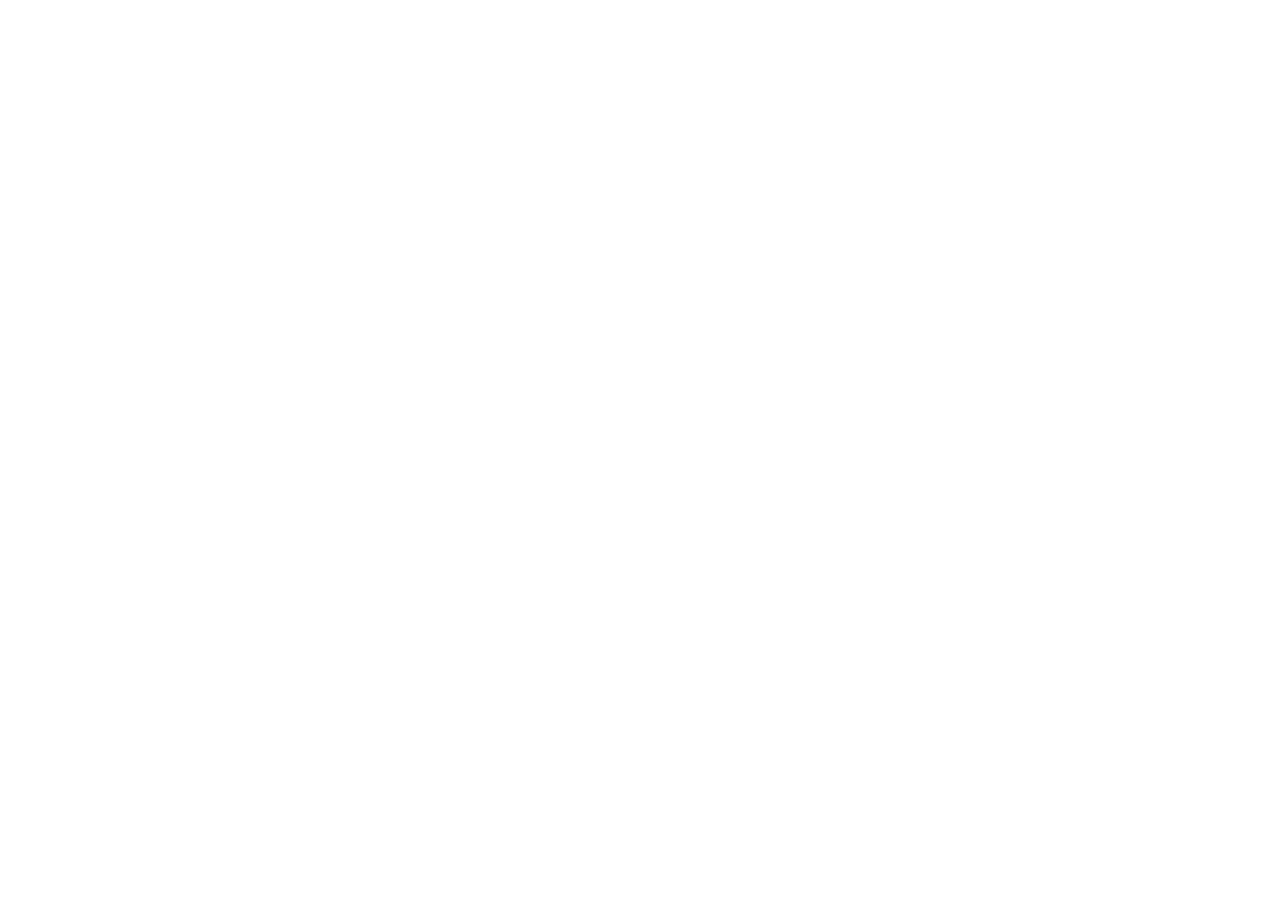
==== index.html @ 9558aead "structure, images, post1" ====
<!DOCTYPE html>
<html>
  <head>
    <meta charset="utf-8">
    <title></title>
    <link rel="stylesheet" href="stylesheets/style1.css">
    <script src="javascripts/jquery.js" charset="utf-8"></script>
    <script src="javascripts/gallery.js" charset="utf-8"></script>
  </head>
  <body>

    <div class="prev disabled"></div>
    <div class="next"></div>

    <section class="gallery">
      <section class="rail">
        <section class="collection">
          <div style="background-image: url(images/1.jpg);"></div>

          <section>
            <div style="background-image: url(images/2.jpg);"></div>
            <div style="background-image: url(images/3.jpg);"></div>
          </section>
        </section>

        <section class="collection">
          <div style="background-image: url(images/4.jpg);"></div>

          <section>
            <div style="background-image: url(images/5.jpg);"></div>
            <div style="background-image: url(images/6.jpg);"></div>
          </section>
        </section>

        <section class="collection">
          <div style="background-image: url(images/7.jpg);"></div>

          <section>
            <div style="background-image: url(images/8.jpg);"></div>
            <div style="background-image: url(images/9.jpg);"></div>
          </section>
        </section>

        <section class="collection">
          <div style="background-image: url(images/10.jpg);"></div>

          <section>
            <div style="background-image: url(images/11.jpg);"></div>
            <div style="background-image: url(images/12.jpg);"></div>
          </section>
        </section>

      </section>
    </section>

  </body>
</html>
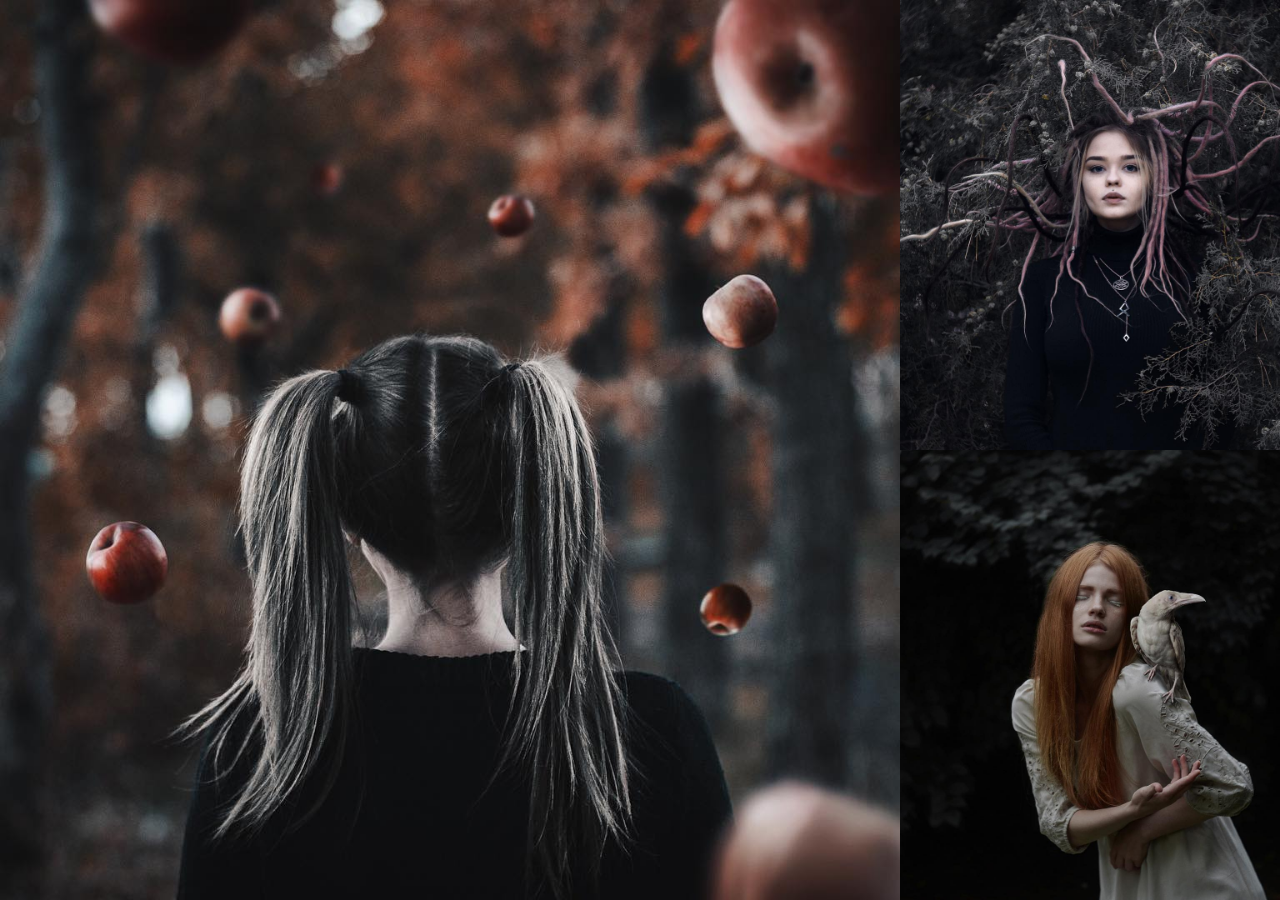
==== commit 4515953e: "styles" ====
--- a/index.html
+++ b/index.html
@@ -52,6 +52,5 @@
 
       </section>
     </section>
-
   </body>
 </html>
--- a/stylesheets/style1.css
+++ b/stylesheets/style1.css
@@ -0,0 +1,3 @@
+@import 'reset.css';
+@import 'grid.css';
+@import 'ui.css';
